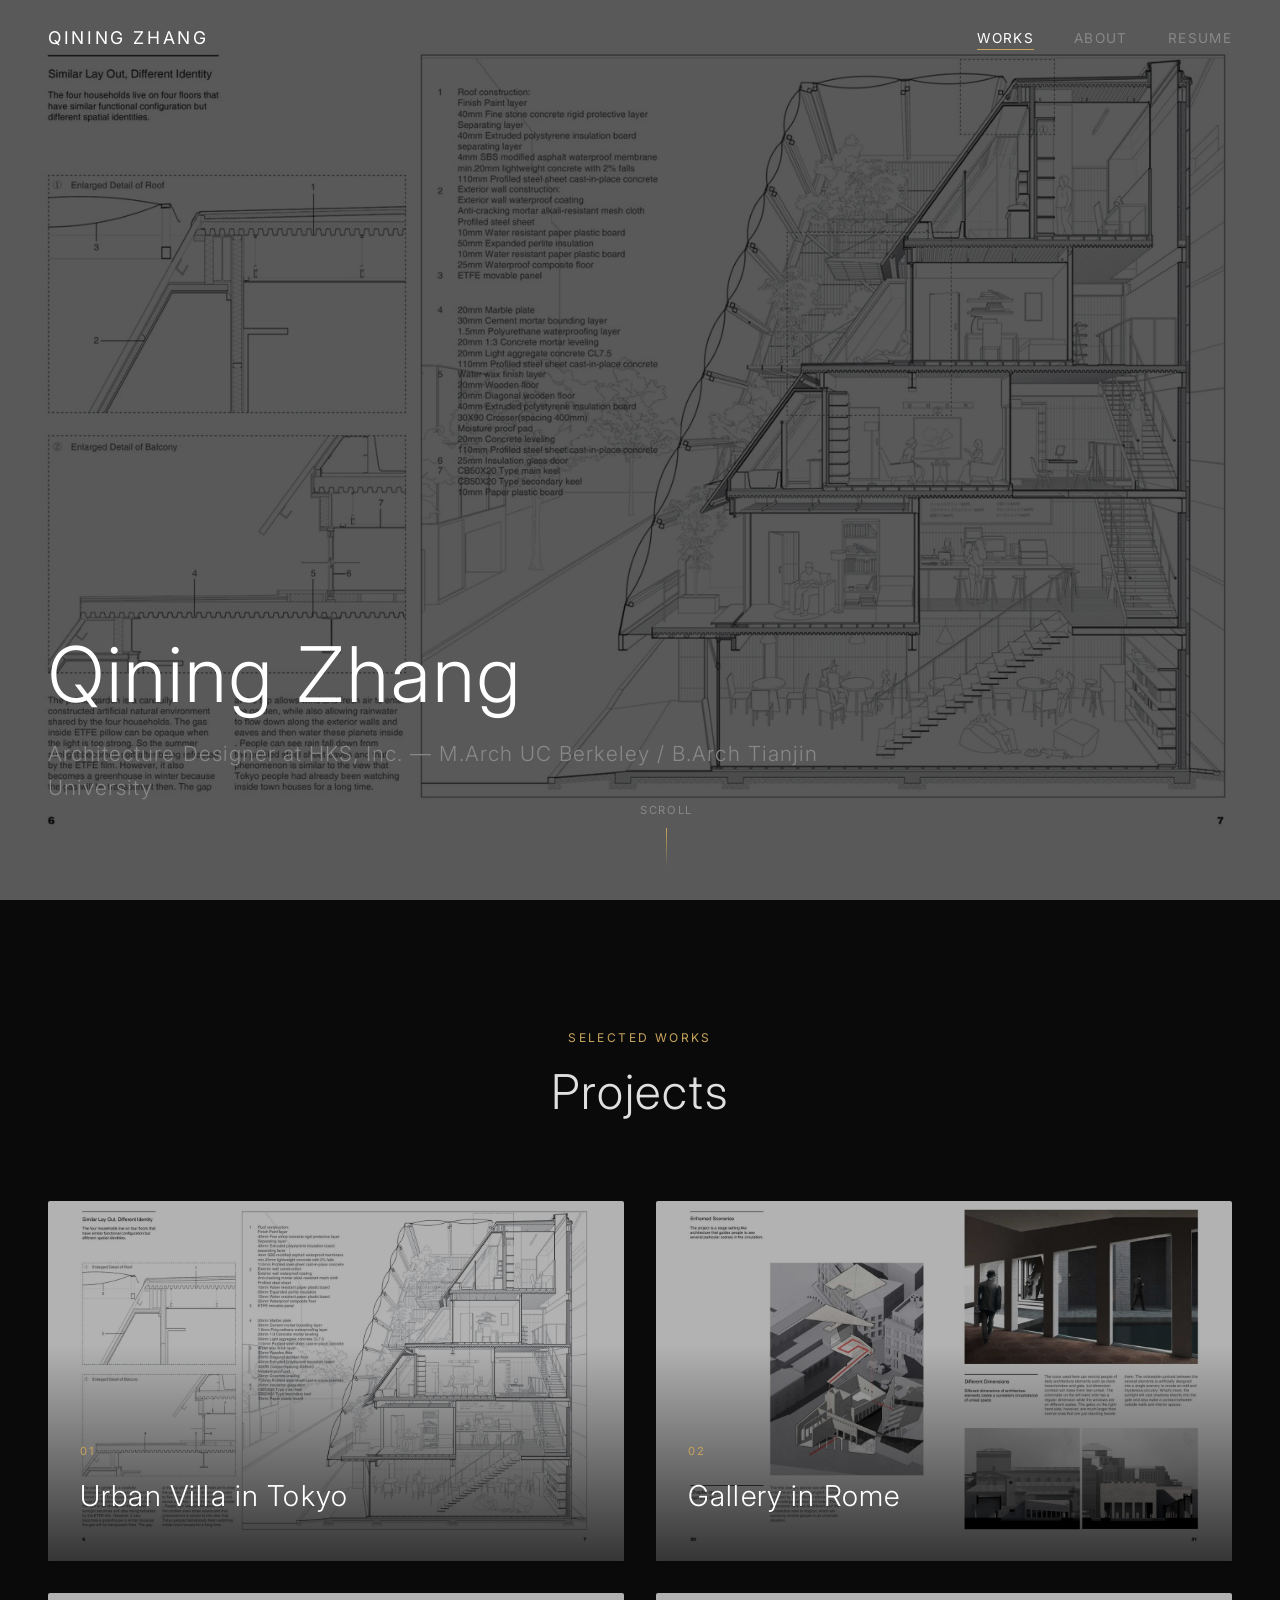
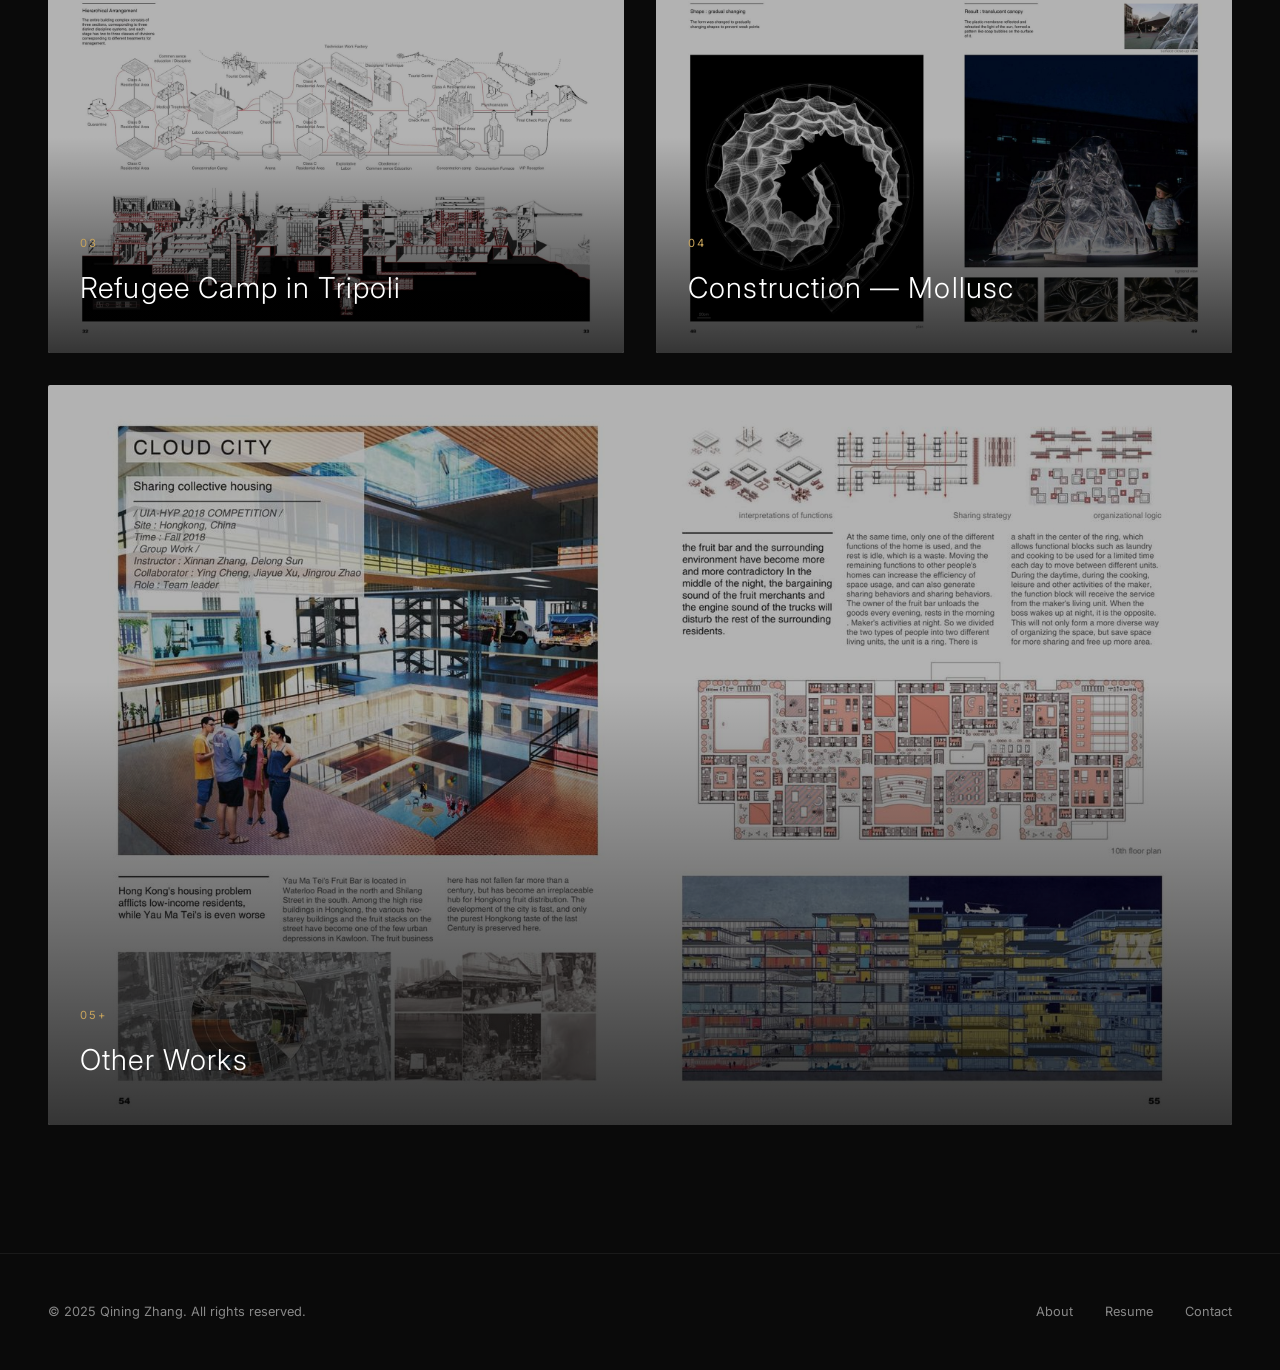
==== index.html @ edd61a3d "Initial commit: architecture portfolio website" ====
<!DOCTYPE html>
<html lang="en">
<head>
  <meta charset="UTF-8">
  <meta name="viewport" content="width=device-width, initial-scale=1.0">
  <title>Qining Zhang | Architecture Portfolio</title>
  <link rel="preconnect" href="https://fonts.googleapis.com">
  <link href="https://fonts.googleapis.com/css2?family=Inter:wght@300;400;500&display=swap" rel="stylesheet">
  <meta name="description" content="Architecture portfolio of Qining Zhang — Architecture Designer at HKS, Inc. M.Arch UC Berkeley, B.Arch Tianjin University.">
  <meta property="og:title" content="Qining Zhang | Architecture Portfolio">
  <meta property="og:description" content="Architecture portfolio of Qining Zhang — Architecture Designer at HKS, Inc. M.Arch UC Berkeley, B.Arch Tianjin University.">
  <meta property="og:type" content="website">
  <link rel="icon" type="image/x-icon" href="favicon.ico">
  <link rel="icon" type="image/png" sizes="32x32" href="favicon-32x32.png">
  <link rel="apple-touch-icon" sizes="180x180" href="apple-touch-icon.png">
  <link rel="stylesheet" href="css/style.css">
</head>
<body>
  <div class="page-transition"></div>

  <nav class="nav">
    <a href="index.html" class="nav-logo">Qining Zhang</a>
    <ul class="nav-links">
      <li><a href="index.html" class="active">Works</a></li>
      <li><a href="about.html">About</a></li>
      <li><a href="resume.html">Resume</a></li>
    </ul>
    <button class="nav-toggle" aria-label="Menu">
      <span></span><span></span><span></span>
    </button>
  </nav>

  <!-- Hero -->
  <section class="hero">
    <div class="hero-bg" style="background-image: url('images/tokyo/tokyo-03.jpg')"></div>
    <div class="hero-content">
      <h1>Qining Zhang</h1>
      <p class="hero-subtitle">Architecture Designer at HKS, Inc. &mdash; M.Arch UC Berkeley / B.Arch Tianjin University</p>
    </div>
    <div class="hero-scroll">
      <span>Scroll</span>
      <div class="scroll-line"></div>
    </div>
  </section>

  <!-- Projects -->
  <section class="projects-section">
    <div class="section-header reveal">
      <p class="section-label">Selected Works</p>
      <h2>Projects</h2>
    </div>

    <div class="project-grid">
      <a href="projects/tokyo-villa.html" class="project-card reveal">
        <img src="images/tokyo/tokyo-03.jpg" alt="Urban Villa in Tokyo" loading="lazy">
        <div class="project-card-overlay">
          <span class="project-card-number">01</span>
          <h3>Urban Villa in Tokyo</h3>
          <p class="project-card-meta">Architecture Design &bull; Spring 2018</p>
        </div>
      </a>

      <a href="projects/rome-gallery.html" class="project-card reveal">
        <img src="images/rome/rome-04.jpg" alt="Gallery in Rome" loading="lazy">
        <div class="project-card-overlay">
          <span class="project-card-number">02</span>
          <h3>Gallery in Rome</h3>
          <p class="project-card-meta">Architecture Design &bull; Fall 2017</p>
        </div>
      </a>

      <a href="projects/tripoli-camp.html" class="project-card reveal">
        <img src="images/tripoli/tripoli-03.jpg" alt="Refugee Camp in Tripoli" loading="lazy">
        <div class="project-card-overlay">
          <span class="project-card-number">03</span>
          <h3>Refugee Camp in Tripoli</h3>
          <p class="project-card-meta">Urban Design &bull; Fall 2019</p>
        </div>
      </a>

      <a href="projects/mollusc.html" class="project-card reveal">
        <img src="images/mollusc/mollusc-04.jpg" alt="Construction - Mollusc" loading="lazy">
        <div class="project-card-overlay">
          <span class="project-card-number">04</span>
          <h3>Construction &mdash; Mollusc</h3>
          <p class="project-card-meta">Construction Design &bull; Fall 2018</p>
        </div>
      </a>

      <a href="projects/other-works.html" class="project-card reveal" style="grid-column: 1 / -1;">
        <img src="images/other/cloud-city.jpg" alt="Other Works" loading="lazy" style="object-position: center 30%;">
        <div class="project-card-overlay">
          <span class="project-card-number">05+</span>
          <h3>Other Works</h3>
          <p class="project-card-meta">Weaving Campus &bull; Cloud City &bull; Poetic Dwelling &bull; Guande Palace</p>
        </div>
      </a>
    </div>
  </section>

  <!-- Footer -->
  <footer class="footer">
    <p>&copy; 2025 Qining Zhang. All rights reserved.</p>
    <div class="footer-links">
      <a href="about.html">About</a>
      <a href="resume.html">Resume</a>
      <a href="mailto:qining_zhang@berkeley.edu">Contact</a>
    </div>
  </footer>

  <script src="js/main.js"></script>
</body>
</html>
---- css/style.css ----
/* ========== Reset & Base ========== */
*, *::before, *::after {
  margin: 0;
  padding: 0;
  box-sizing: border-box;
}

:root {
  --bg: #0a0a0a;
  --bg-card: #141414;
  --bg-nav: rgba(10,10,10,0.85);
  --text: #e0e0e0;
  --text-muted: #888;
  --accent: #c8a45c;
  --accent-hover: #dbb76a;
  --white: #fff;
  --transition: 0.4s cubic-bezier(0.25, 0.46, 0.45, 0.94);
}

html {
  scroll-behavior: smooth;
  font-size: 16px;
}

body {
  background: var(--bg);
  color: var(--text);
  font-family: 'Inter', 'Helvetica Neue', Arial, sans-serif;
  line-height: 1.6;
  overflow-x: hidden;
  -webkit-font-smoothing: antialiased;
}

a {
  color: inherit;
  text-decoration: none;
}

img {
  max-width: 100%;
  display: block;
}

/* ========== Typography ========== */
h1, h2, h3, h4 {
  font-weight: 300;
  letter-spacing: 0.04em;
  line-height: 1.2;
}

h1 { font-size: clamp(2.5rem, 6vw, 5rem); }
h2 { font-size: clamp(1.8rem, 4vw, 3rem); }
h3 { font-size: clamp(1.2rem, 2.5vw, 1.8rem); }

.section-label {
  font-size: 0.75rem;
  letter-spacing: 0.2em;
  text-transform: uppercase;
  color: var(--accent);
  margin-bottom: 1rem;
}

/* ========== Navigation ========== */
.nav {
  position: fixed;
  top: 0;
  left: 0;
  width: 100%;
  z-index: 1000;
  padding: 1.5rem 3rem;
  display: flex;
  justify-content: space-between;
  align-items: center;
  background: transparent;
  transition: background var(--transition), padding var(--transition);
}

.nav.scrolled {
  background: var(--bg-nav);
  backdrop-filter: blur(20px);
  -webkit-backdrop-filter: blur(20px);
  padding: 1rem 3rem;
}

.nav-logo {
  font-size: 1.1rem;
  font-weight: 400;
  letter-spacing: 0.15em;
  text-transform: uppercase;
  color: var(--white);
}

.nav-links {
  display: flex;
  gap: 2.5rem;
  list-style: none;
}

.nav-links a {
  font-size: 0.85rem;
  letter-spacing: 0.1em;
  text-transform: uppercase;
  color: var(--text-muted);
  transition: color 0.3s;
  position: relative;
}

.nav-links a::after {
  content: '';
  position: absolute;
  bottom: -4px;
  left: 0;
  width: 0;
  height: 1px;
  background: var(--accent);
  transition: width 0.3s;
}

.nav-links a:hover,
.nav-links a.active {
  color: var(--white);
}

.nav-links a:hover::after,
.nav-links a.active::after {
  width: 100%;
}

/* Mobile menu */
.nav-toggle {
  display: none;
  flex-direction: column;
  gap: 5px;
  cursor: pointer;
  background: none;
  border: none;
  padding: 4px;
}

.nav-toggle span {
  display: block;
  width: 24px;
  height: 1.5px;
  background: var(--white);
  transition: all 0.3s;
}

/* ========== Hero ========== */
.hero {
  height: 100vh;
  display: flex;
  flex-direction: column;
  justify-content: flex-end;
  padding: 0 3rem 6rem;
  position: relative;
  overflow: hidden;
}

.hero-bg {
  position: absolute;
  inset: 0;
  background-size: cover;
  background-position: center;
  filter: brightness(0.35);
  transform: scale(1.05);
  transition: transform 8s ease-out;
}

.hero.loaded .hero-bg {
  transform: scale(1);
}

.hero-content {
  position: relative;
  z-index: 1;
  max-width: 800px;
}

.hero-content h1 {
  color: var(--white);
  margin-bottom: 1rem;
  opacity: 0;
  transform: translateY(30px);
  animation: fadeUp 1s 0.3s forwards;
}

.hero-subtitle {
  font-size: clamp(1rem, 2vw, 1.3rem);
  color: var(--text-muted);
  font-weight: 300;
  letter-spacing: 0.05em;
  opacity: 0;
  transform: translateY(20px);
  animation: fadeUp 1s 0.6s forwards;
}

.hero-scroll {
  position: absolute;
  bottom: 2rem;
  left: 50%;
  transform: translateX(-50%);
  display: flex;
  flex-direction: column;
  align-items: center;
  gap: 0.5rem;
  opacity: 0;
  animation: fadeUp 1s 1s forwards;
}

.hero-scroll span {
  font-size: 0.7rem;
  letter-spacing: 0.15em;
  text-transform: uppercase;
  color: var(--text-muted);
}

.scroll-line {
  width: 1px;
  height: 40px;
  background: linear-gradient(to bottom, var(--accent), transparent);
  animation: scrollPulse 2s infinite;
}

@keyframes fadeUp {
  to { opacity: 1; transform: translateY(0); }
}

@keyframes scrollPulse {
  0%, 100% { opacity: 0.3; }
  50% { opacity: 1; }
}

/* ========== Project Grid (Home) ========== */
.projects-section {
  padding: 8rem 3rem;
}

.projects-section .section-header {
  text-align: center;
  margin-bottom: 5rem;
}

.project-grid {
  display: grid;
  grid-template-columns: repeat(2, 1fr);
  gap: 2rem;
  max-width: 1400px;
  margin: 0 auto;
}

.project-card {
  position: relative;
  overflow: hidden;
  aspect-ratio: 16 / 10;
  cursor: pointer;
  border-radius: 2px;
}

.project-card img {
  width: 100%;
  height: 100%;
  object-fit: cover;
  transition: transform 0.8s var(--transition), filter 0.6s;
  filter: brightness(0.7);
}

.project-card:hover img {
  transform: scale(1.05);
  filter: brightness(0.4);
}

.project-card-overlay {
  position: absolute;
  inset: 0;
  display: flex;
  flex-direction: column;
  justify-content: flex-end;
  padding: 2rem;
  background: linear-gradient(to top, rgba(0,0,0,0.7) 0%, transparent 60%);
}

.project-card-number {
  font-size: 0.7rem;
  letter-spacing: 0.2em;
  color: var(--accent);
  margin-bottom: 0.5rem;
}

.project-card h3 {
  color: var(--white);
  margin-bottom: 0.3rem;
  transform: translateY(10px);
  transition: transform var(--transition);
}

.project-card:hover h3 {
  transform: translateY(0);
}

.project-card-meta {
  font-size: 0.8rem;
  color: var(--text-muted);
  opacity: 0;
  transform: translateY(10px);
  transition: all var(--transition);
}

.project-card:hover .project-card-meta {
  opacity: 1;
  transform: translateY(0);
}

/* ========== Project Detail Page ========== */
.project-hero {
  height: 70vh;
  min-height: 500px;
  display: flex;
  align-items: flex-end;
  padding: 0 3rem 4rem;
  position: relative;
  overflow: hidden;
}

.project-hero .hero-bg {
  filter: brightness(0.3);
}

.project-hero-content {
  position: relative;
  z-index: 1;
  max-width: 900px;
}

.project-hero-content .section-label {
  opacity: 0;
  animation: fadeUp 0.8s 0.2s forwards;
}

.project-hero-content h1 {
  color: var(--white);
  margin-bottom: 0.5rem;
  opacity: 0;
  animation: fadeUp 0.8s 0.4s forwards;
}

.project-hero-content .project-tagline {
  font-size: 1.2rem;
  color: var(--text-muted);
  font-weight: 300;
  font-style: italic;
  margin-bottom: 1.5rem;
  opacity: 0;
  animation: fadeUp 0.8s 0.6s forwards;
}

.project-meta-bar {
  display: flex;
  gap: 3rem;
  opacity: 0;
  animation: fadeUp 0.8s 0.8s forwards;
}

.project-meta-item {
  display: flex;
  flex-direction: column;
  gap: 0.2rem;
}

.project-meta-item .label {
  font-size: 0.65rem;
  letter-spacing: 0.15em;
  text-transform: uppercase;
  color: var(--accent);
}

.project-meta-item .value {
  font-size: 0.9rem;
  color: var(--text);
}

/* Project content */
.project-content {
  max-width: 1200px;
  margin: 0 auto;
  padding: 5rem 3rem;
}

.project-text-block {
  max-width: 700px;
  margin: 0 auto 4rem;
  text-align: left;
}

.project-text-block p {
  font-size: 1.05rem;
  line-height: 1.8;
  color: var(--text);
  margin-bottom: 1.5rem;
}

.project-image {
  margin: 3rem 0;
  opacity: 0;
  transform: translateY(40px);
  transition: opacity 0.8s, transform 0.8s;
}

.project-image.visible {
  opacity: 1;
  transform: translateY(0);
}

.project-image img {
  width: 100%;
  border-radius: 2px;
}

.project-image-full {
  margin: 4rem -3rem;
  max-width: calc(100% + 6rem);
}

.project-image-caption {
  font-size: 0.8rem;
  color: var(--text-muted);
  margin-top: 0.8rem;
  font-style: italic;
}

/* Project navigation */
.project-nav {
  display: flex;
  border-top: 1px solid #222;
  margin-top: 4rem;
}

.project-nav a {
  flex: 1;
  padding: 3rem;
  display: flex;
  flex-direction: column;
  gap: 0.5rem;
  transition: background 0.3s;
}

.project-nav a:hover {
  background: var(--bg-card);
}

.project-nav a:last-child {
  text-align: right;
  border-left: 1px solid #222;
}

.project-nav .nav-label {
  font-size: 0.7rem;
  letter-spacing: 0.15em;
  text-transform: uppercase;
  color: var(--accent);
}

.project-nav .nav-title {
  font-size: 1.2rem;
  color: var(--white);
}

/* ========== About Page ========== */
.about-section {
  padding: 10rem 3rem 6rem;
  max-width: 1100px;
  margin: 0 auto;
}

.about-grid {
  display: grid;
  grid-template-columns: 1fr 1.5fr;
  gap: 5rem;
  align-items: start;
}

.about-image {
  position: sticky;
  top: 8rem;
}

.about-image img {
  width: 100%;
  border-radius: 2px;
  filter: brightness(0.9);
}

.about-text h1 {
  color: var(--white);
  margin-bottom: 2rem;
}

.about-text p {
  font-size: 1.05rem;
  line-height: 1.9;
  margin-bottom: 1.5rem;
  color: var(--text);
}

.about-details {
  margin-top: 3rem;
  display: grid;
  grid-template-columns: 1fr 1fr;
  gap: 2rem;
}

.about-detail-item h4 {
  font-size: 0.7rem;
  letter-spacing: 0.15em;
  text-transform: uppercase;
  color: var(--accent);
  margin-bottom: 0.8rem;
  font-weight: 500;
}

.about-detail-item p,
.about-detail-item li {
  font-size: 0.95rem;
  color: var(--text);
  line-height: 1.8;
}

.about-detail-item ul {
  list-style: none;
}

.contact-links {
  margin-top: 3rem;
  display: flex;
  gap: 1.5rem;
}

.contact-link {
  display: inline-flex;
  align-items: center;
  gap: 0.5rem;
  padding: 0.7rem 1.5rem;
  border: 1px solid #333;
  font-size: 0.85rem;
  letter-spacing: 0.05em;
  transition: all 0.3s;
}

.contact-link:hover {
  border-color: var(--accent);
  color: var(--accent);
}

/* ========== Resume Page ========== */
.resume-section {
  padding: 10rem 3rem 6rem;
  max-width: 900px;
  margin: 0 auto;
}

.resume-section h1 {
  color: var(--white);
  margin-bottom: 1rem;
}

.resume-download {
  display: inline-flex;
  align-items: center;
  gap: 0.5rem;
  padding: 0.8rem 2rem;
  background: var(--accent);
  color: var(--bg);
  font-size: 0.85rem;
  letter-spacing: 0.1em;
  text-transform: uppercase;
  font-weight: 500;
  transition: background 0.3s;
  margin-bottom: 4rem;
}

.resume-download:hover {
  background: var(--accent-hover);
}

.resume-block {
  padding: 3rem 0;
  border-top: 1px solid #222;
}

.resume-block h3 {
  font-size: 0.75rem;
  letter-spacing: 0.2em;
  text-transform: uppercase;
  color: var(--accent);
  margin-bottom: 2rem;
  font-weight: 500;
}

.resume-entry {
  display: grid;
  grid-template-columns: 200px 1fr;
  gap: 2rem;
  margin-bottom: 2rem;
}

.resume-date {
  font-size: 0.85rem;
  color: var(--text-muted);
}

.resume-info h4 {
  font-size: 1.05rem;
  color: var(--white);
  font-weight: 400;
  margin-bottom: 0.3rem;
}

.resume-info p {
  font-size: 0.9rem;
  color: var(--text-muted);
}

/* ========== Footer ========== */
.footer {
  padding: 3rem;
  border-top: 1px solid #1a1a1a;
  display: flex;
  justify-content: space-between;
  align-items: center;
  font-size: 0.8rem;
  color: var(--text-muted);
}

.footer-links {
  display: flex;
  gap: 2rem;
}

.footer-links a {
  transition: color 0.3s;
}

.footer-links a:hover {
  color: var(--white);
}

/* ========== Scroll Animations ========== */
.reveal {
  opacity: 0;
  transform: translateY(30px);
  transition: opacity 0.8s, transform 0.8s;
}

.reveal.visible {
  opacity: 1;
  transform: translateY(0);
}

/* ========== Page Transition ========== */
.page-transition {
  position: fixed;
  inset: 0;
  background: var(--bg);
  z-index: 9999;
  opacity: 1;
  transition: opacity 0.5s;
  pointer-events: none;
}

.page-transition.done {
  opacity: 0;
}

/* ========== Responsive ========== */
@media (max-width: 1024px) {
  .project-grid {
    gap: 1.5rem;
  }

  .about-grid {
    grid-template-columns: 1fr;
    gap: 3rem;
  }

  .about-image {
    position: static;
    max-width: 400px;
  }
}

@media (max-width: 768px) {
  .nav {
    padding: 1rem 1.5rem;
  }

  .nav-toggle {
    display: flex;
  }

  .nav-links {
    position: fixed;
    top: 0;
    right: -100%;
    width: 70%;
    max-width: 300px;
    height: 100vh;
    background: #111;
    flex-direction: column;
    padding: 5rem 2rem;
    gap: 2rem;
    transition: right 0.4s;
  }

  .nav-links.open {
    right: 0;
  }

  .nav-overlay {
    display: none;
    position: fixed;
    inset: 0;
    background: rgba(0,0,0,0.5);
    z-index: -1;
  }

  .nav-links.open ~ .nav-overlay {
    display: block;
  }

  .hero {
    padding: 0 1.5rem 4rem;
  }

  .project-grid {
    grid-template-columns: 1fr;
    gap: 1.5rem;
  }

  .projects-section {
    padding: 5rem 1.5rem;
  }

  .project-hero {
    height: 50vh;
    padding: 0 1.5rem 3rem;
  }

  .project-content {
    padding: 3rem 1.5rem;
  }

  .project-meta-bar {
    flex-wrap: wrap;
    gap: 1.5rem;
  }

  .resume-entry {
    grid-template-columns: 1fr;
    gap: 0.5rem;
  }

  .about-section,
  .resume-section {
    padding: 7rem 1.5rem 4rem;
  }

  .about-details {
    grid-template-columns: 1fr;
  }

  .footer {
    flex-direction: column;
    gap: 1rem;
    text-align: center;
    padding: 2rem 1.5rem;
  }

  .project-nav {
    flex-direction: column;
  }

  .project-nav a:last-child {
    text-align: left;
    border-left: none;
    border-top: 1px solid #222;
  }
}
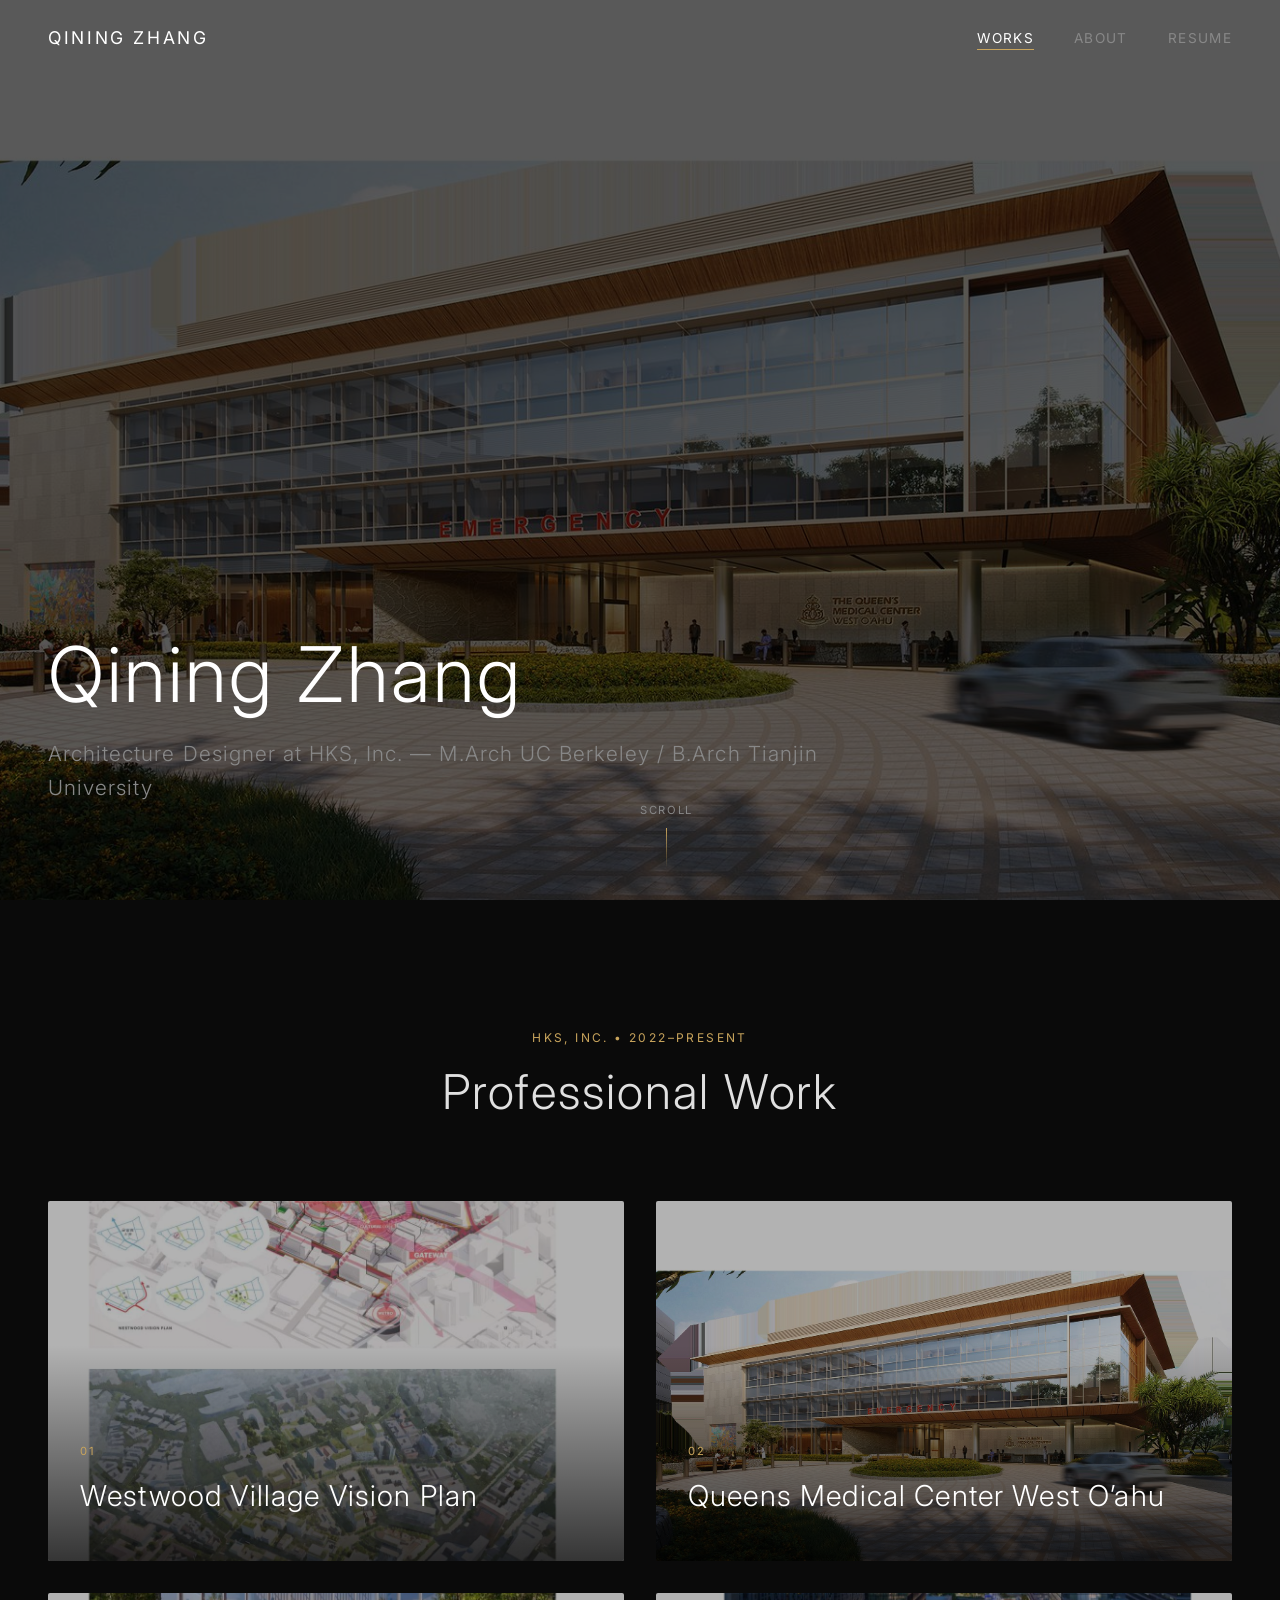
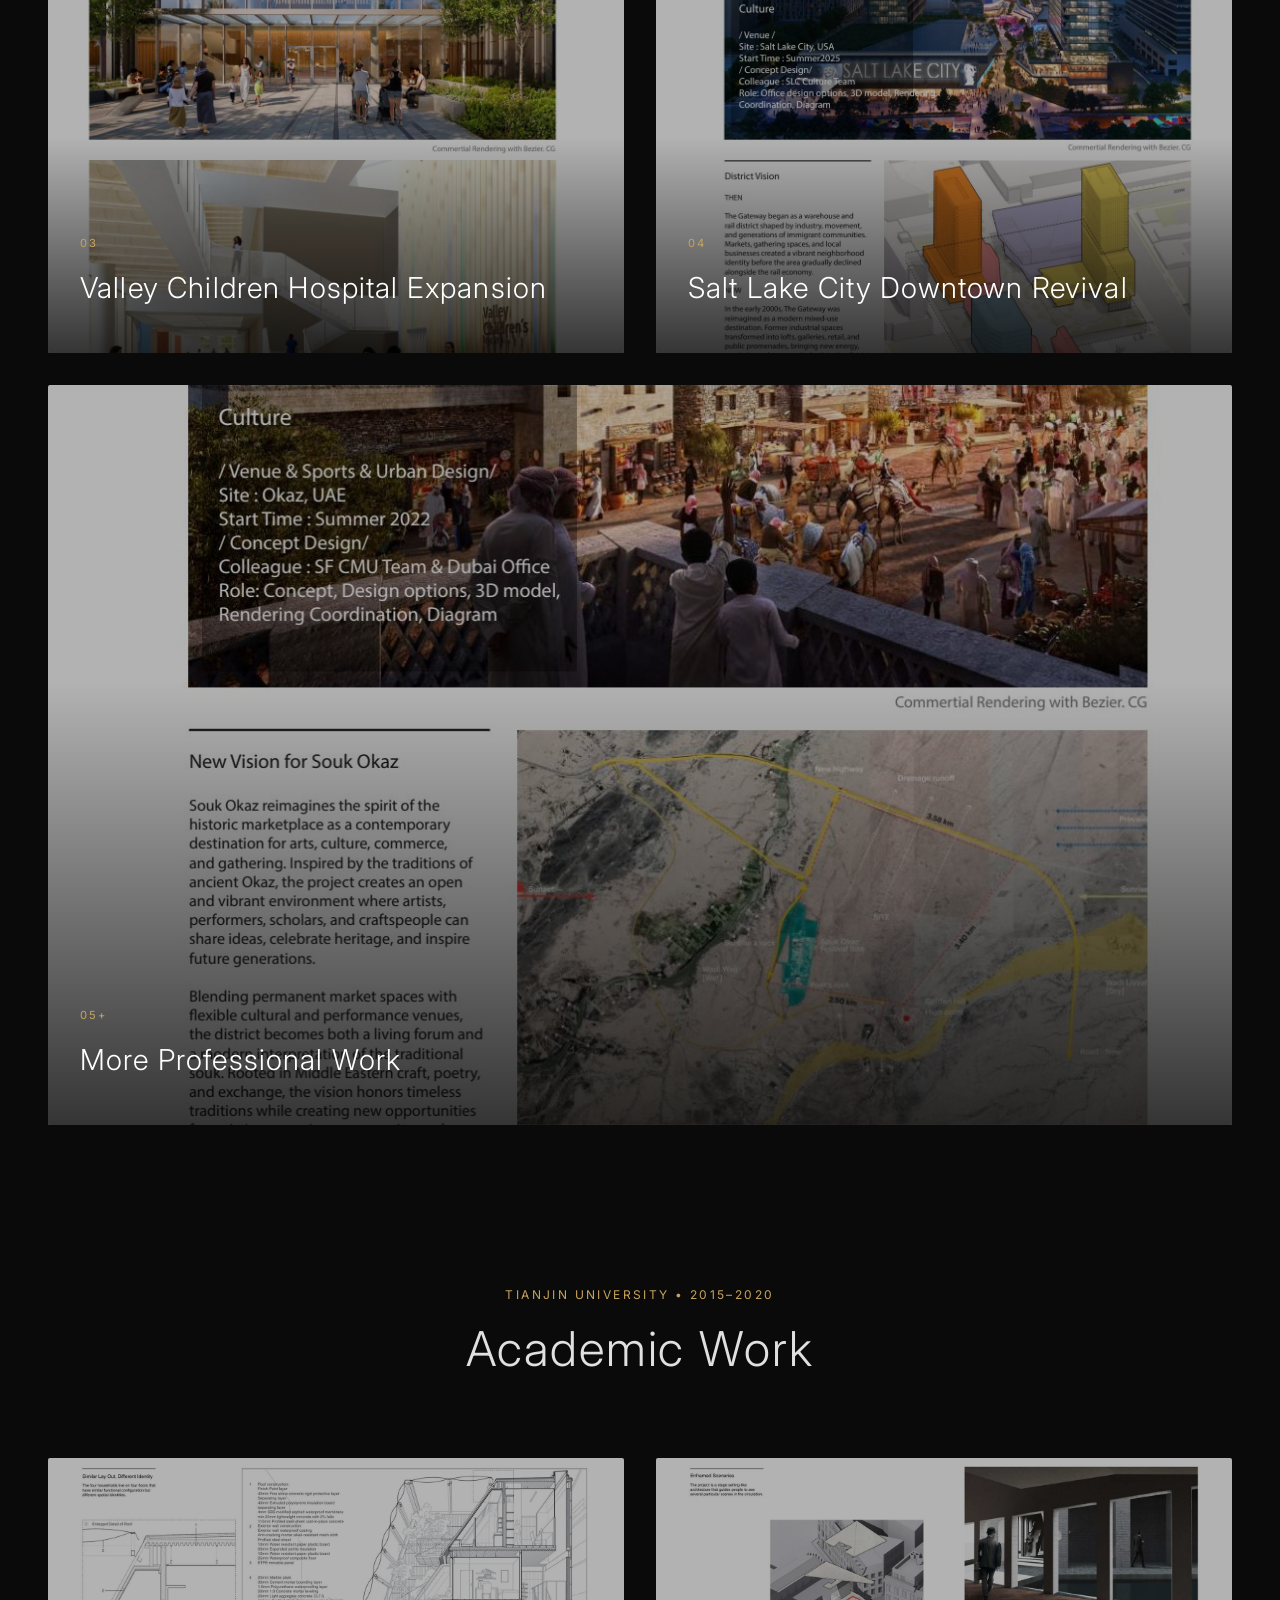
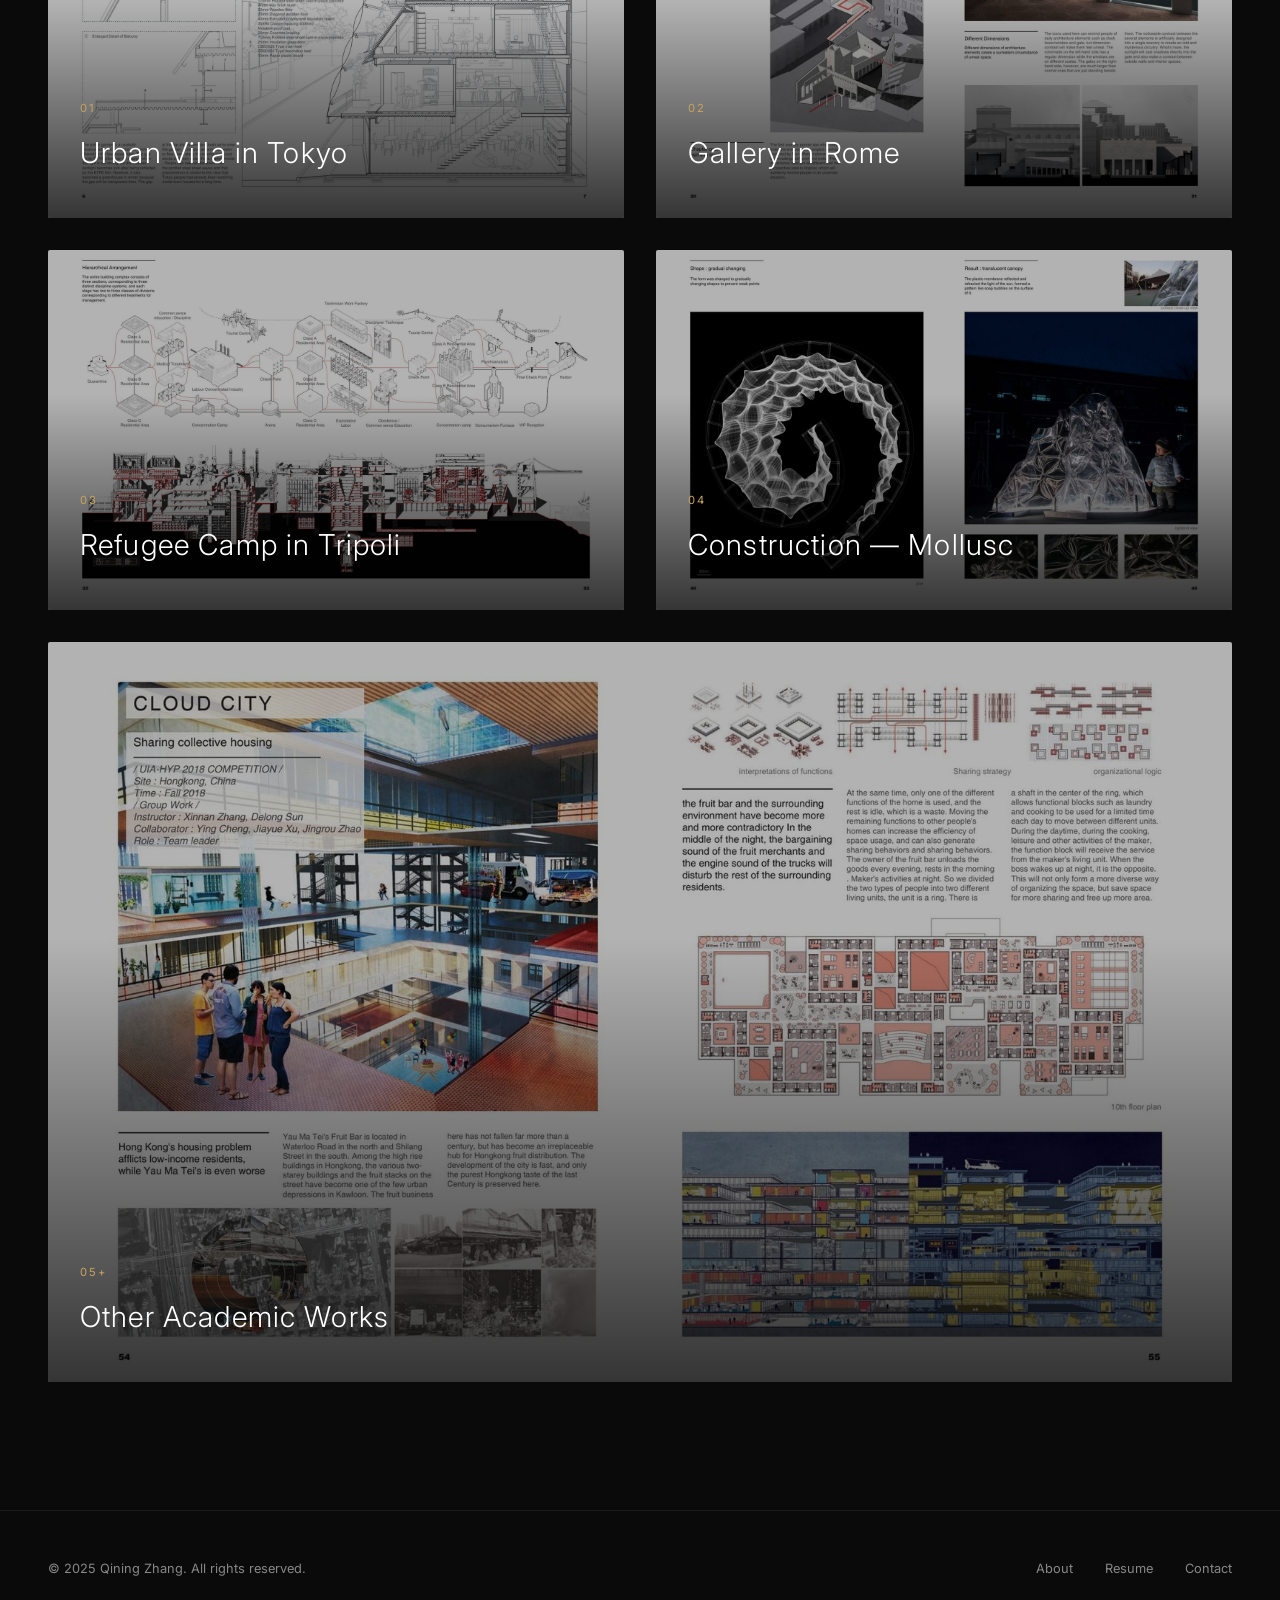
==== commit 067936c8: "Add HKS professional work section with 5 project pages - Restructured homepage: Professional Work (H" ====
--- a/index.html
+++ b/index.html
@@ -32,7 +32,7 @@
 
   <!-- Hero -->
   <section class="hero">
-    <div class="hero-bg" style="background-image: url('images/tokyo/tokyo-03.jpg')"></div>
+    <div class="hero-bg" style="background-image: url('images/hks-qmcwo/view07_heroshot.jpg')"></div>
     <div class="hero-content">
       <h1>Qining Zhang</h1>
       <p class="hero-subtitle">Architecture Designer at HKS, Inc. &mdash; M.Arch UC Berkeley / B.Arch Tianjin University</p>
@@ -43,11 +43,66 @@
     </div>
   </section>
 
-  <!-- Projects -->
+  <!-- Professional Work -->
   <section class="projects-section">
     <div class="section-header reveal">
-      <p class="section-label">Selected Works</p>
-      <h2>Projects</h2>
+      <p class="section-label">HKS, Inc. &bull; 2022&ndash;Present</p>
+      <h2>Professional Work</h2>
+    </div>
+
+    <div class="project-grid">
+      <a href="projects/hks-westwood.html" class="project-card reveal">
+        <img src="images/hks-westwood/westwood-02.jpg" alt="Westwood Village Vision Plan" loading="lazy">
+        <div class="project-card-overlay">
+          <span class="project-card-number">01</span>
+          <h3>Westwood Village Vision Plan</h3>
+          <p class="project-card-meta">Urban Design &bull; Los Angeles</p>
+        </div>
+      </a>
+
+      <a href="projects/hks-qmcwo.html" class="project-card reveal">
+        <img src="images/hks-qmcwo/view07_heroshot.jpg" alt="Queens Medical Center West O'ahu" loading="lazy">
+        <div class="project-card-overlay">
+          <span class="project-card-number">02</span>
+          <h3>Queens Medical Center West O&rsquo;ahu</h3>
+          <p class="project-card-meta">Healthcare &bull; Hawai&rsquo;i</p>
+        </div>
+      </a>
+
+      <a href="projects/hks-valley.html" class="project-card reveal">
+        <img src="images/hks-valley/valley-04.jpg" alt="Valley Children Hospital Expansion" loading="lazy">
+        <div class="project-card-overlay">
+          <span class="project-card-number">03</span>
+          <h3>Valley Children Hospital Expansion</h3>
+          <p class="project-card-meta">Healthcare &bull; California</p>
+        </div>
+      </a>
+
+      <a href="projects/hks-slc.html" class="project-card reveal">
+        <img src="images/hks-slc/slc-01.jpg" alt="Salt Lake City Downtown Revival" loading="lazy">
+        <div class="project-card-overlay">
+          <span class="project-card-number">04</span>
+          <h3>Salt Lake City Downtown Revival</h3>
+          <p class="project-card-meta">Venue &amp; Culture &bull; Utah</p>
+        </div>
+      </a>
+
+      <a href="projects/hks-other.html" class="project-card reveal" style="grid-column: 1 / -1;">
+        <img src="images/hks-other/souk-okaz-01.jpg" alt="More HKS Projects" loading="lazy">
+        <div class="project-card-overlay">
+          <span class="project-card-number">05+</span>
+          <h3>More Professional Work</h3>
+          <p class="project-card-meta">QMC Kona &bull; Souk Okaz &bull; Gateway Hospital &bull; CBU Dental &bull; Dogpatch &bull; UCSB</p>
+        </div>
+      </a>
+    </div>
+  </section>
+
+  <!-- Academic Work -->
+  <section class="projects-section" style="padding-top: 2rem;">
+    <div class="section-header reveal">
+      <p class="section-label">Tianjin University &bull; 2015&ndash;2020</p>
+      <h2>Academic Work</h2>
     </div>
 
     <div class="project-grid">
@@ -91,7 +146,7 @@
         <img src="images/other/cloud-city.jpg" alt="Other Works" loading="lazy" style="object-position: center 30%;">
         <div class="project-card-overlay">
           <span class="project-card-number">05+</span>
-          <h3>Other Works</h3>
+          <h3>Other Academic Works</h3>
           <p class="project-card-meta">Weaving Campus &bull; Cloud City &bull; Poetic Dwelling &bull; Guande Palace</p>
         </div>
       </a>
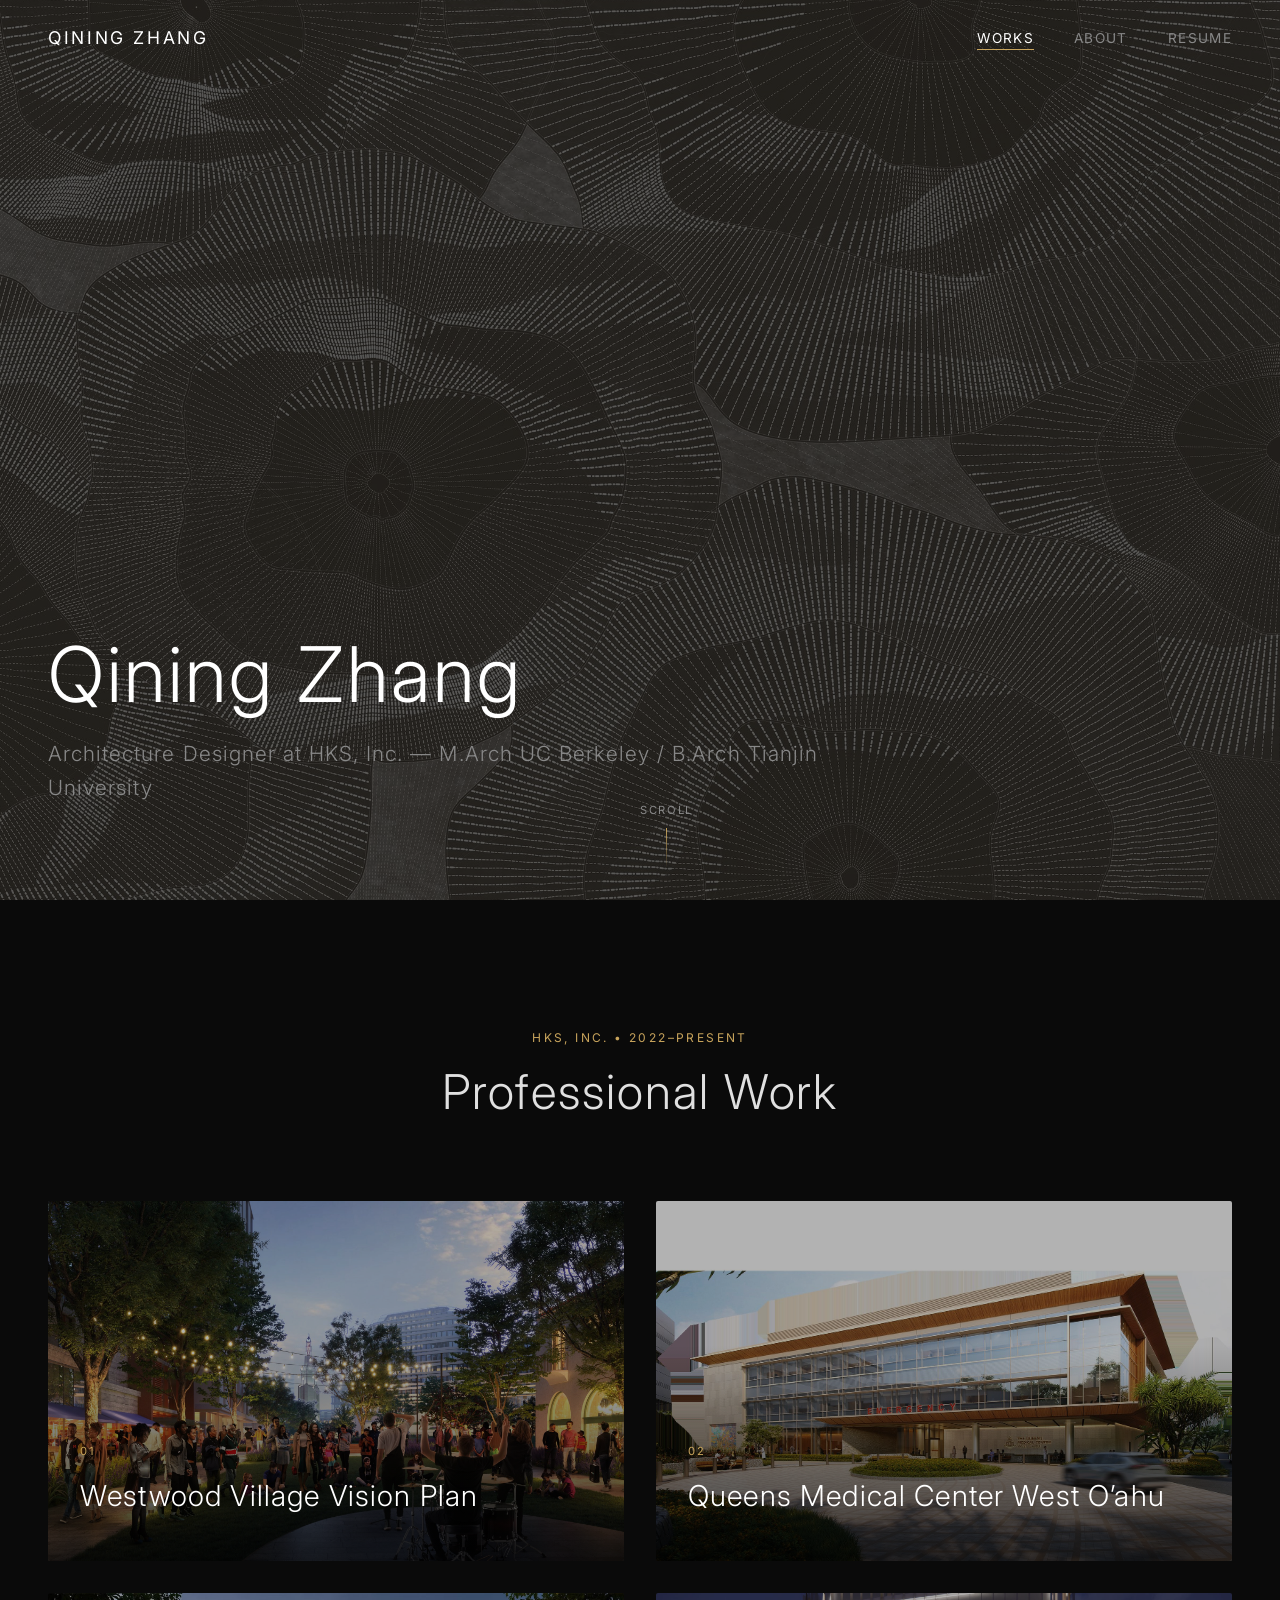
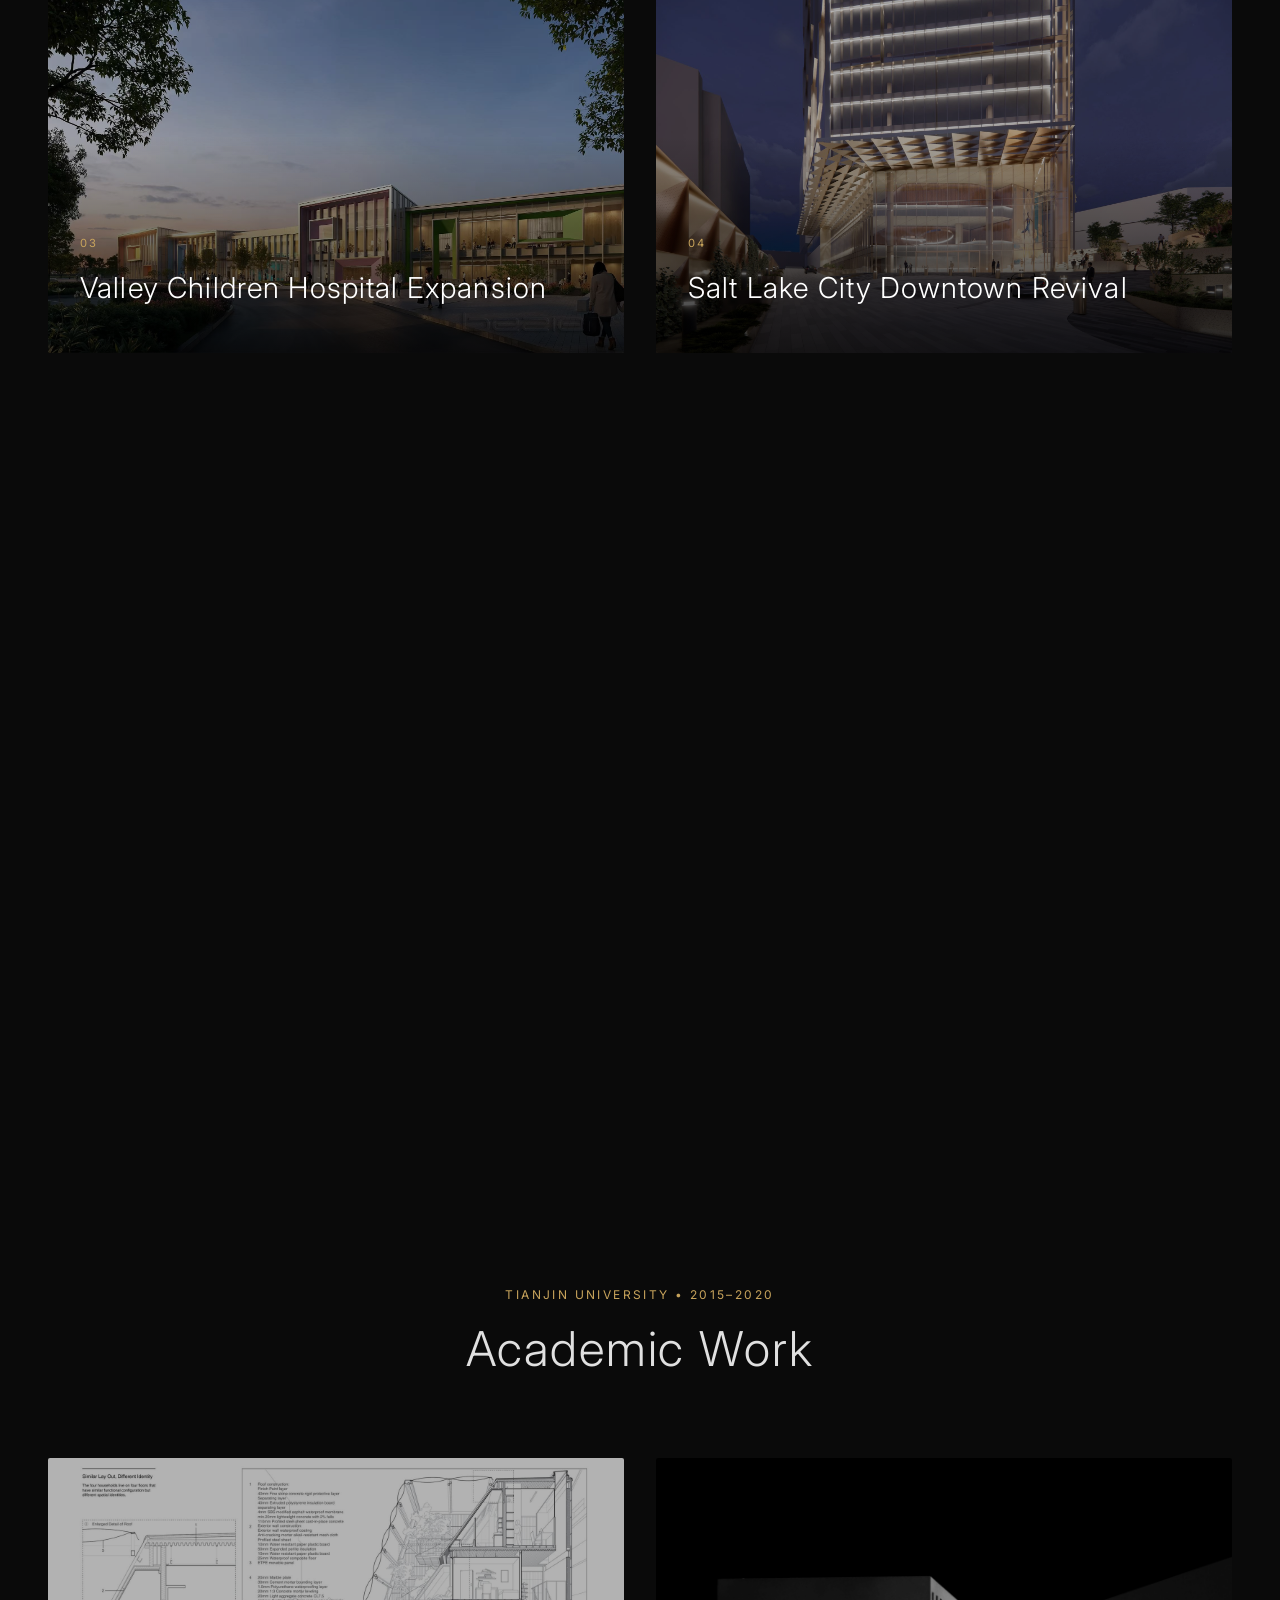
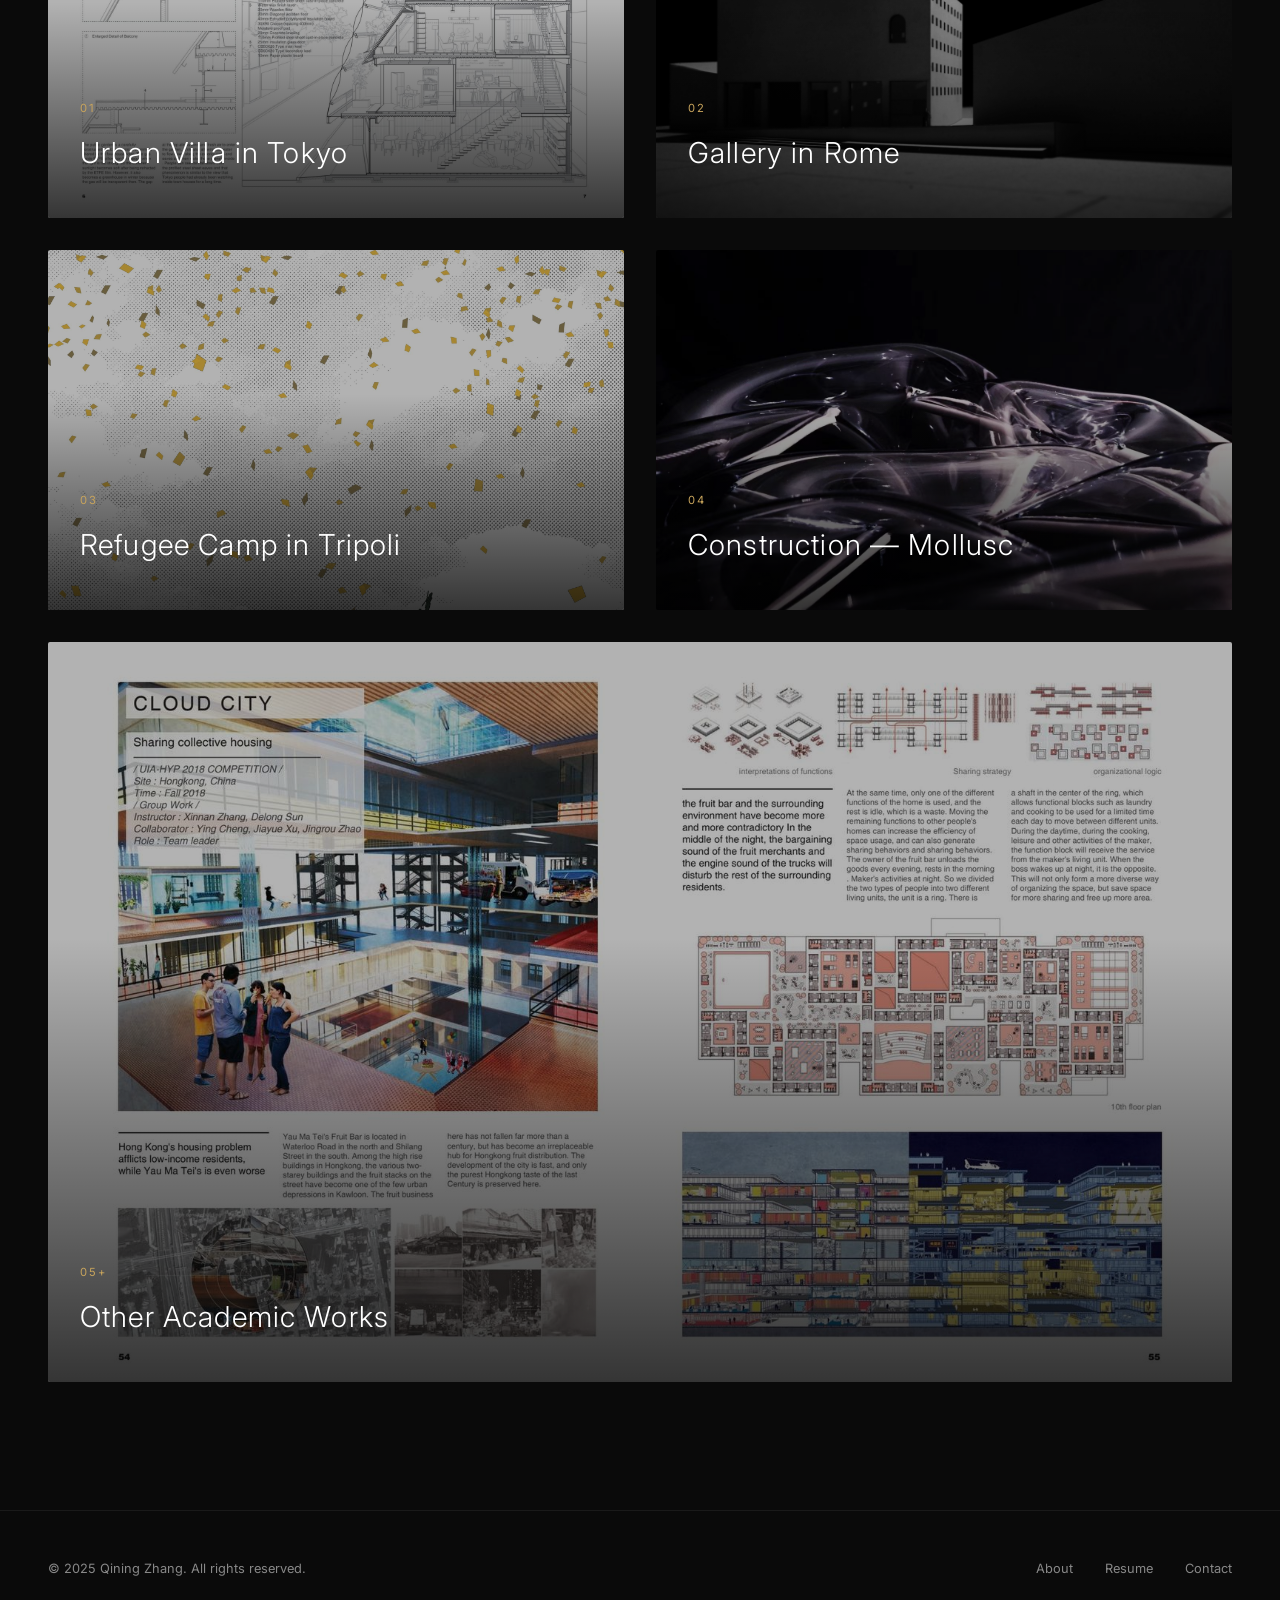
==== commit 76492836: "Replace hero images with high-res originals across all projects Swap PDF-extracted thumbnails for or" ====
--- a/index.html
+++ b/index.html
@@ -32,7 +32,7 @@
 
   <!-- Hero -->
   <section class="hero">
-    <div class="hero-bg" style="background-image: url('images/hks-qmcwo/view07_heroshot.jpg')"></div>
+    <div class="hero-bg" style="background-image: url('images/hero-bg.jpg')"></div>
     <div class="hero-content">
       <h1>Qining Zhang</h1>
       <p class="hero-subtitle">Architecture Designer at HKS, Inc. &mdash; M.Arch UC Berkeley / B.Arch Tianjin University</p>
@@ -52,7 +52,7 @@
 
     <div class="project-grid">
       <a href="projects/hks-westwood.html" class="project-card reveal">
-        <img src="images/hks-westwood/westwood-02.jpg" alt="Westwood Village Vision Plan" loading="lazy">
+        <img src="images/hks-westwood/westwood-hero.jpg" alt="Westwood Village Vision Plan" loading="lazy">
         <div class="project-card-overlay">
           <span class="project-card-number">01</span>
           <h3>Westwood Village Vision Plan</h3>
@@ -70,7 +70,7 @@
       </a>
 
       <a href="projects/hks-valley.html" class="project-card reveal">
-        <img src="images/hks-valley/valley-04.jpg" alt="Valley Children Hospital Expansion" loading="lazy">
+        <img src="images/hks-valley/valley-hero.jpg" alt="Valley Children Hospital Expansion" loading="lazy">
         <div class="project-card-overlay">
           <span class="project-card-number">03</span>
           <h3>Valley Children Hospital Expansion</h3>
@@ -79,7 +79,7 @@
       </a>
 
       <a href="projects/hks-slc.html" class="project-card reveal">
-        <img src="images/hks-slc/slc-01.jpg" alt="Salt Lake City Downtown Revival" loading="lazy">
+        <img src="images/hks-slc/slc-hero.jpg" alt="Salt Lake City Downtown Revival" loading="lazy">
         <div class="project-card-overlay">
           <span class="project-card-number">04</span>
           <h3>Salt Lake City Downtown Revival</h3>
@@ -88,7 +88,7 @@
       </a>
 
       <a href="projects/hks-other.html" class="project-card reveal" style="grid-column: 1 / -1;">
-        <img src="images/hks-other/souk-okaz-01.jpg" alt="More HKS Projects" loading="lazy">
+        <img src="images/hks-other/hks-other-hero.jpg" alt="More HKS Projects" loading="lazy">
         <div class="project-card-overlay">
           <span class="project-card-number">05+</span>
           <h3>More Professional Work</h3>
@@ -116,7 +116,7 @@
       </a>
 
       <a href="projects/rome-gallery.html" class="project-card reveal">
-        <img src="images/rome/rome-04.jpg" alt="Gallery in Rome" loading="lazy">
+        <img src="images/rome/rome-hero.jpg" alt="Gallery in Rome" loading="lazy">
         <div class="project-card-overlay">
           <span class="project-card-number">02</span>
           <h3>Gallery in Rome</h3>
@@ -125,7 +125,7 @@
       </a>
 
       <a href="projects/tripoli-camp.html" class="project-card reveal">
-        <img src="images/tripoli/tripoli-03.jpg" alt="Refugee Camp in Tripoli" loading="lazy">
+        <img src="images/tripoli/tripoli-hero.jpg" alt="Refugee Camp in Tripoli" loading="lazy">
         <div class="project-card-overlay">
           <span class="project-card-number">03</span>
           <h3>Refugee Camp in Tripoli</h3>
@@ -134,7 +134,7 @@
       </a>
 
       <a href="projects/mollusc.html" class="project-card reveal">
-        <img src="images/mollusc/mollusc-04.jpg" alt="Construction - Mollusc" loading="lazy">
+        <img src="images/mollusc/mollusc-hero.jpg" alt="Construction - Mollusc" loading="lazy">
         <div class="project-card-overlay">
           <span class="project-card-number">04</span>
           <h3>Construction &mdash; Mollusc</h3>
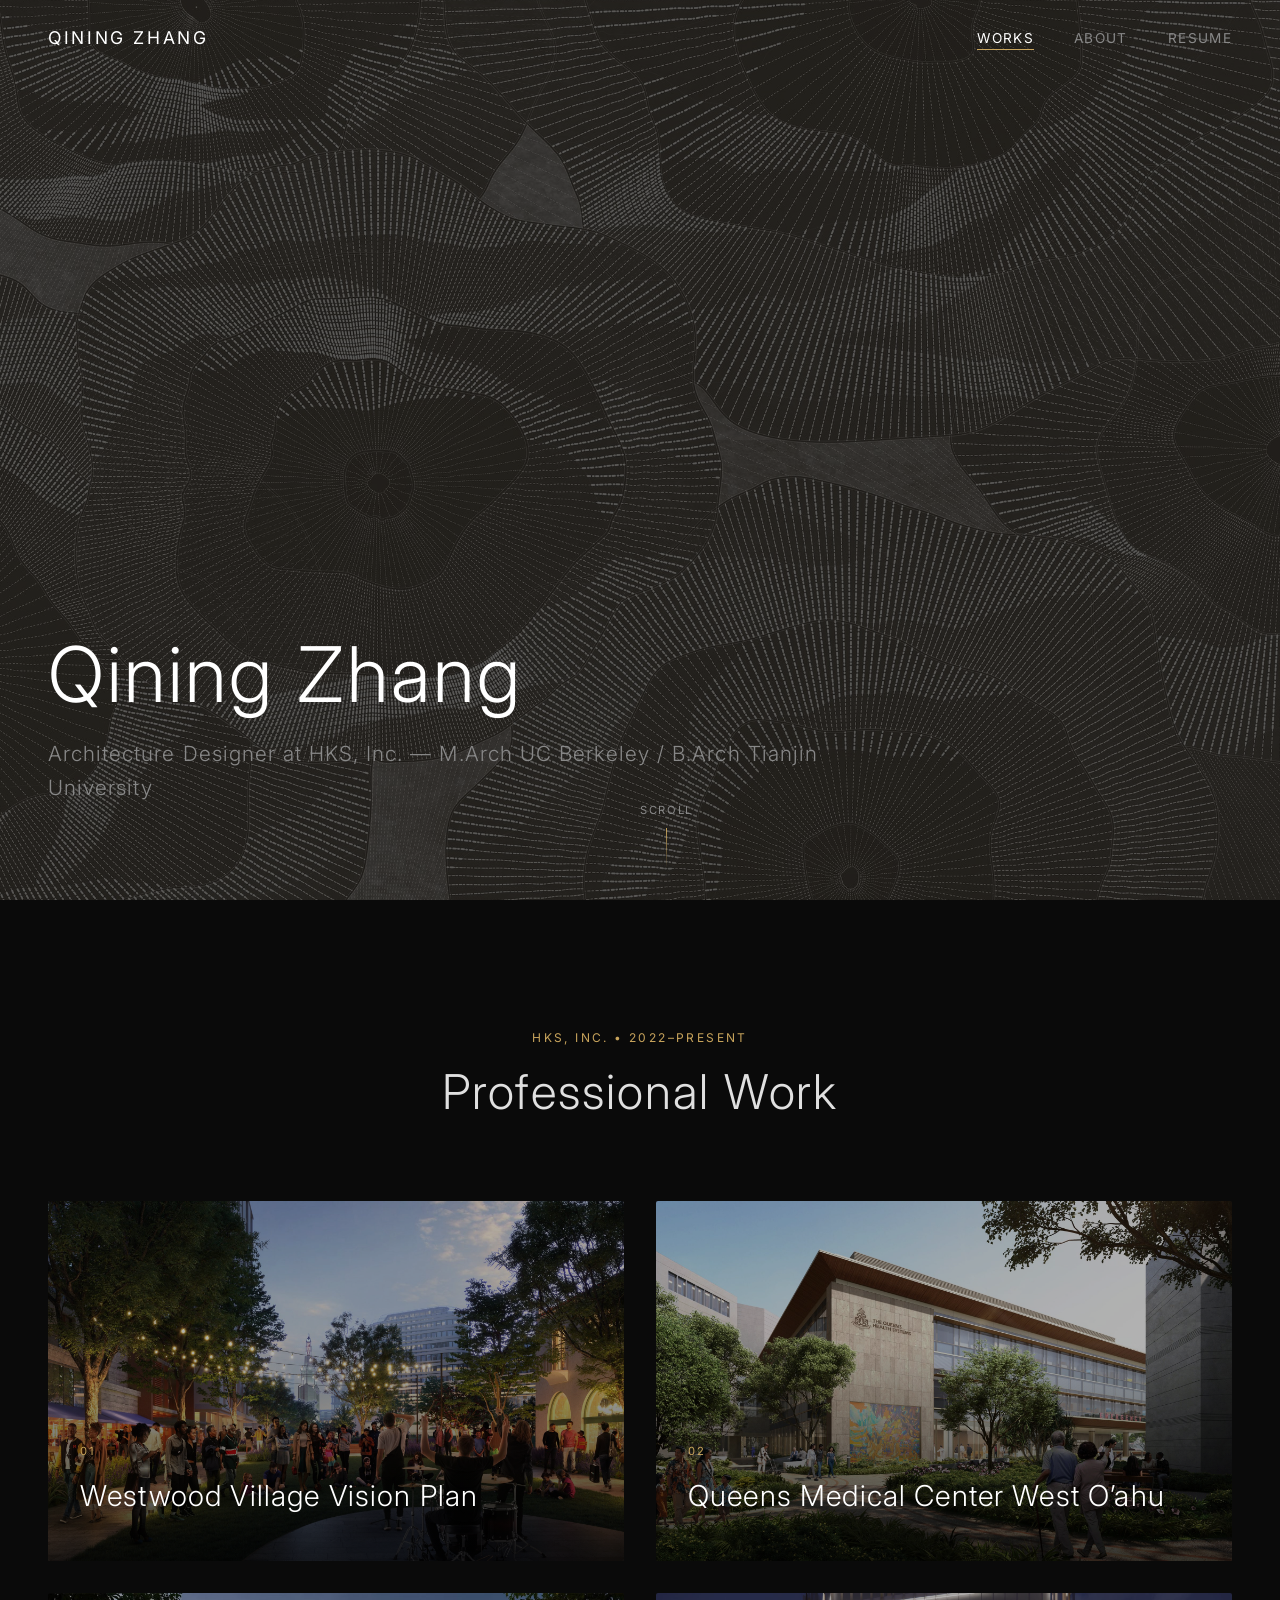
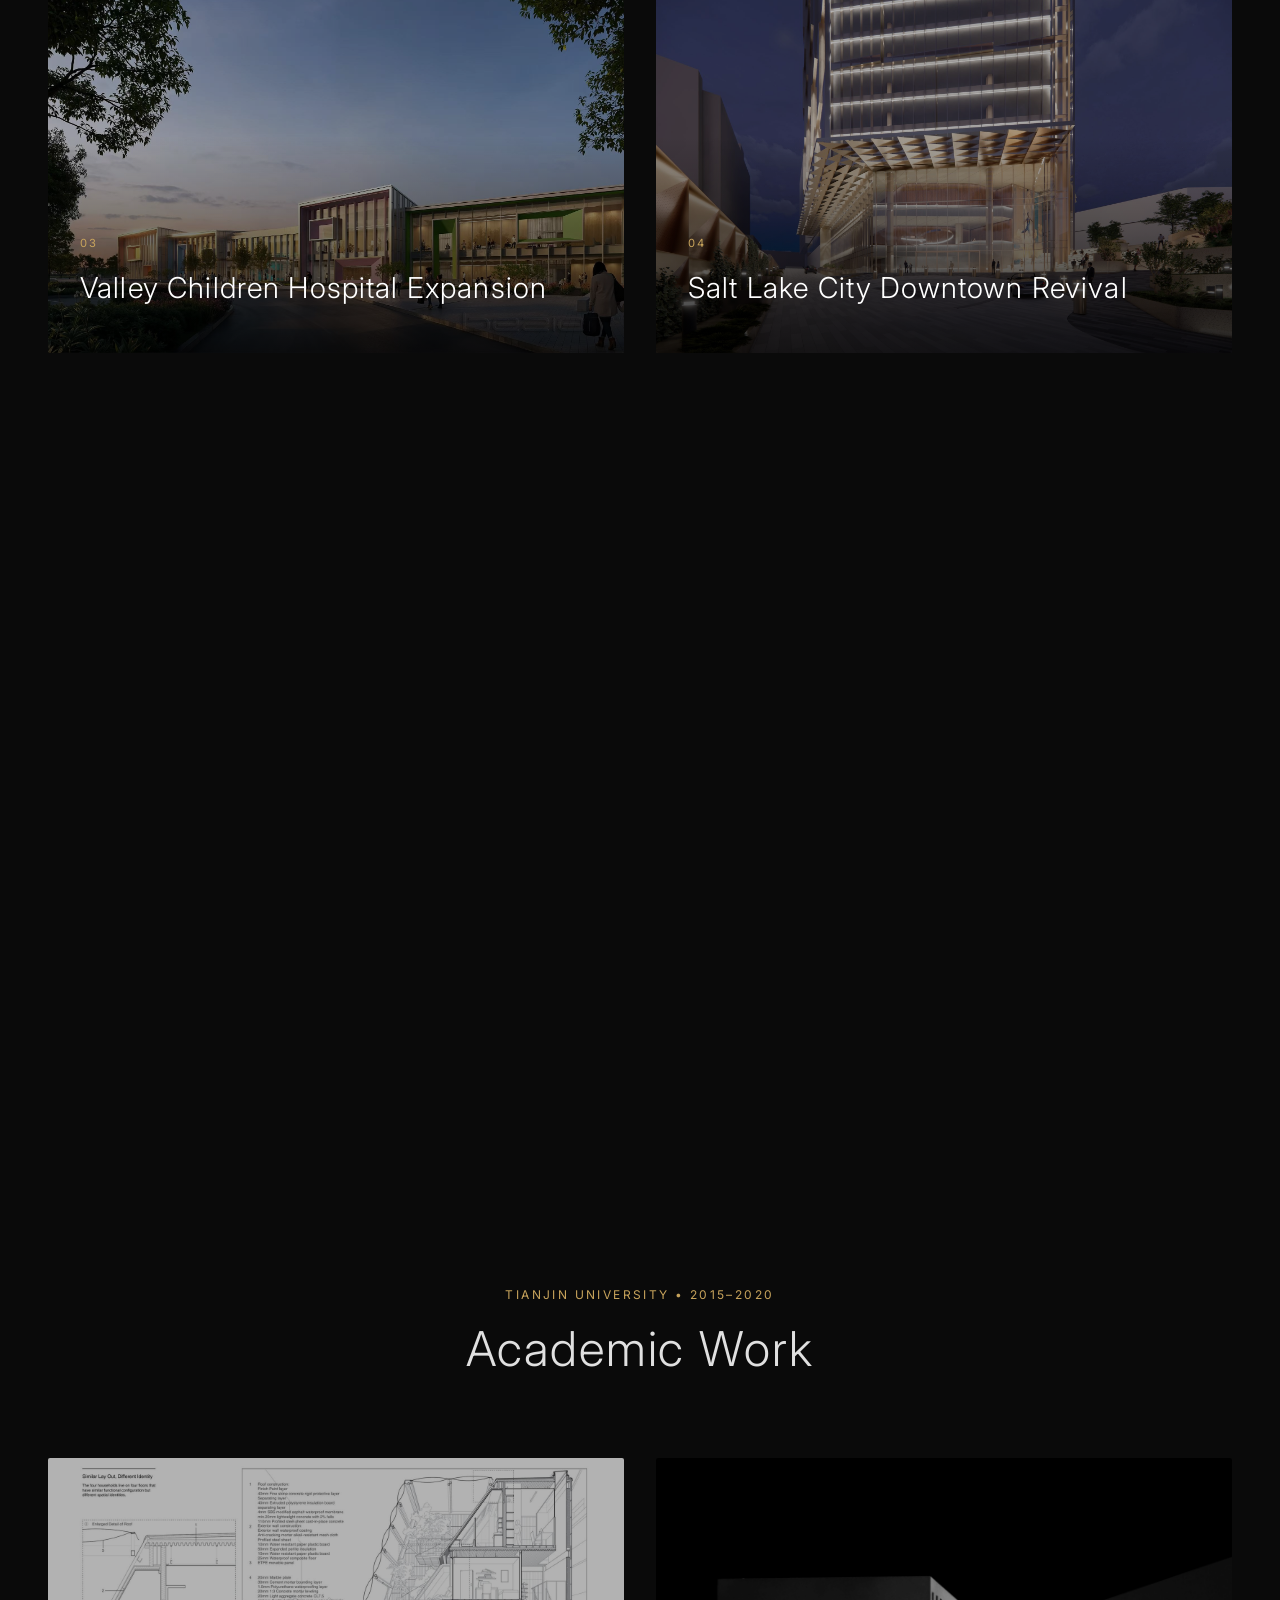
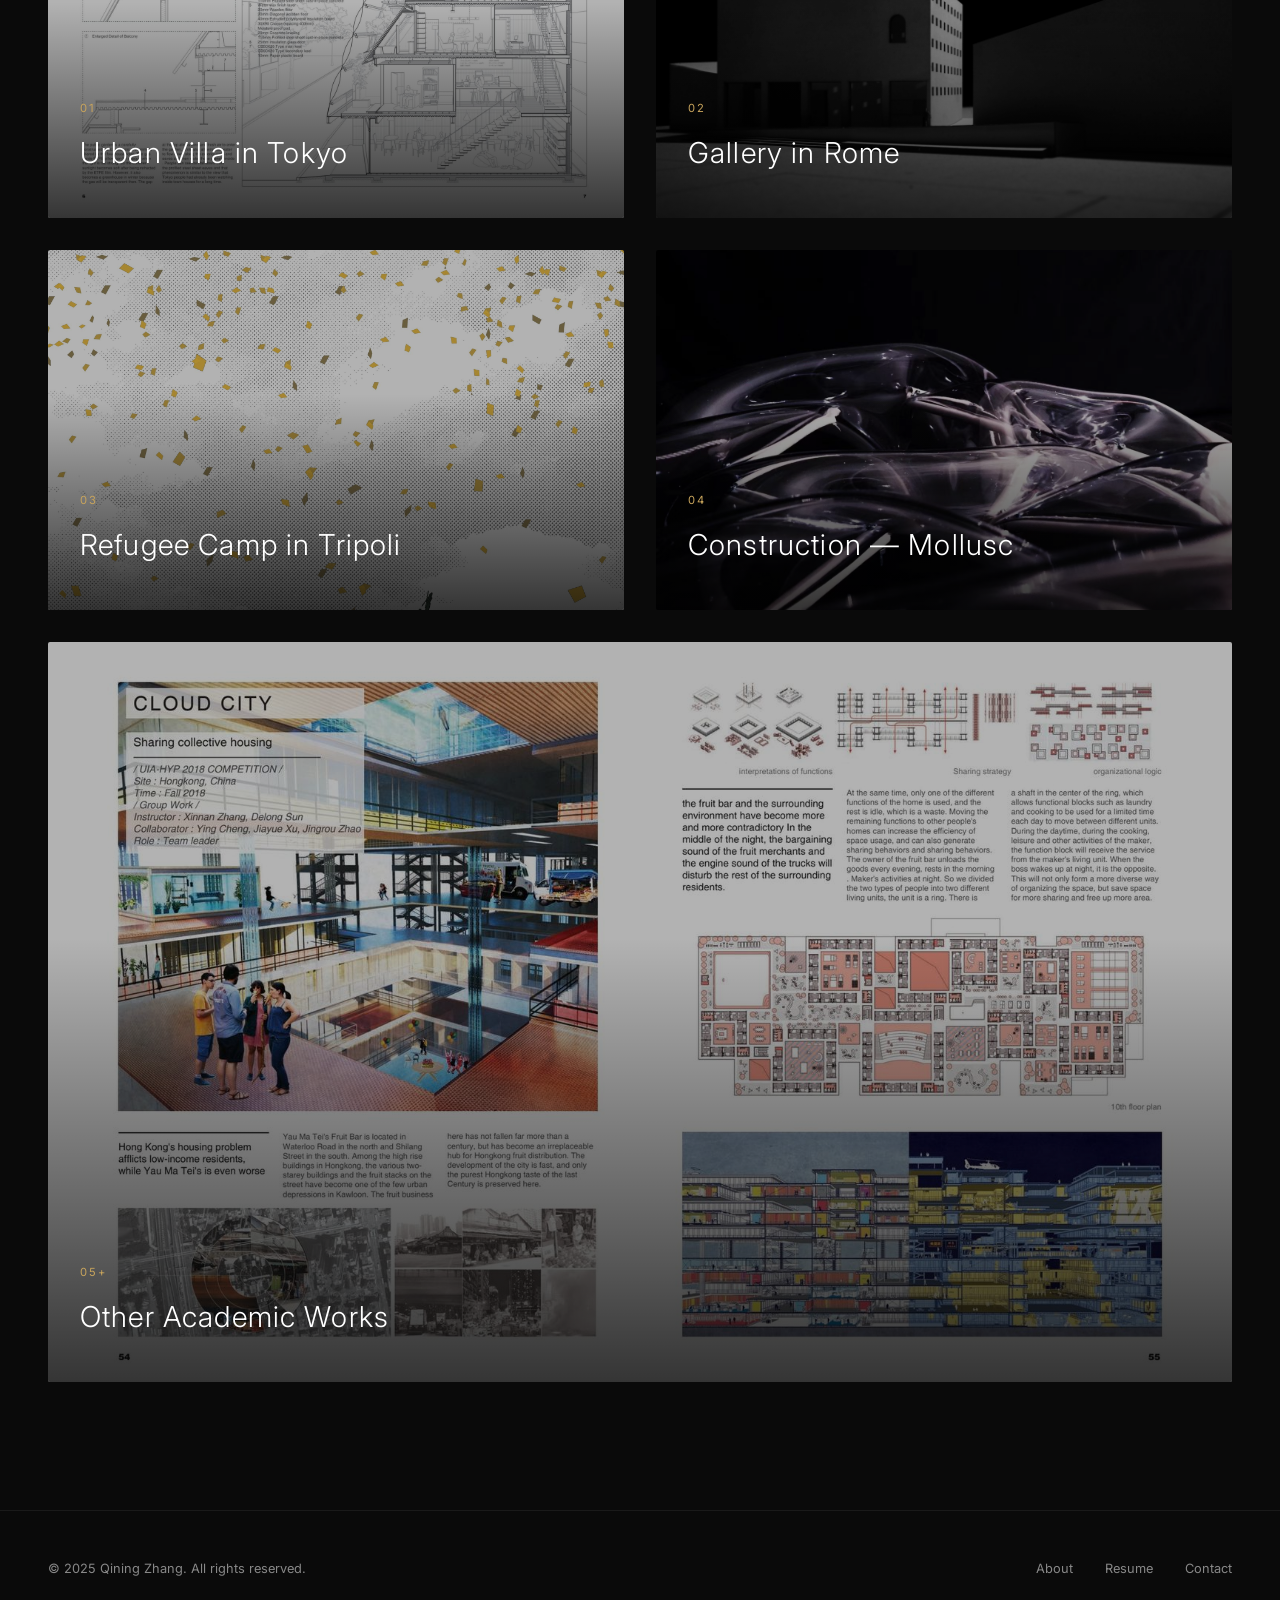
==== commit 83e21823: "Update QMCWO hero to mural rendering Co-Authored-By: Claude Opus 4.6 <noreply@anthropic.com>" ====
--- a/index.html
+++ b/index.html
@@ -61,7 +61,7 @@
       </a>
 
       <a href="projects/hks-qmcwo.html" class="project-card reveal">
-        <img src="images/hks-qmcwo/view07_heroshot.jpg" alt="Queens Medical Center West O'ahu" loading="lazy">
+        <img src="images/hks-qmcwo/qmcwo-hero.jpg" alt="Queens Medical Center West O'ahu" loading="lazy">
         <div class="project-card-overlay">
           <span class="project-card-number">02</span>
           <h3>Queens Medical Center West O&rsquo;ahu</h3>
